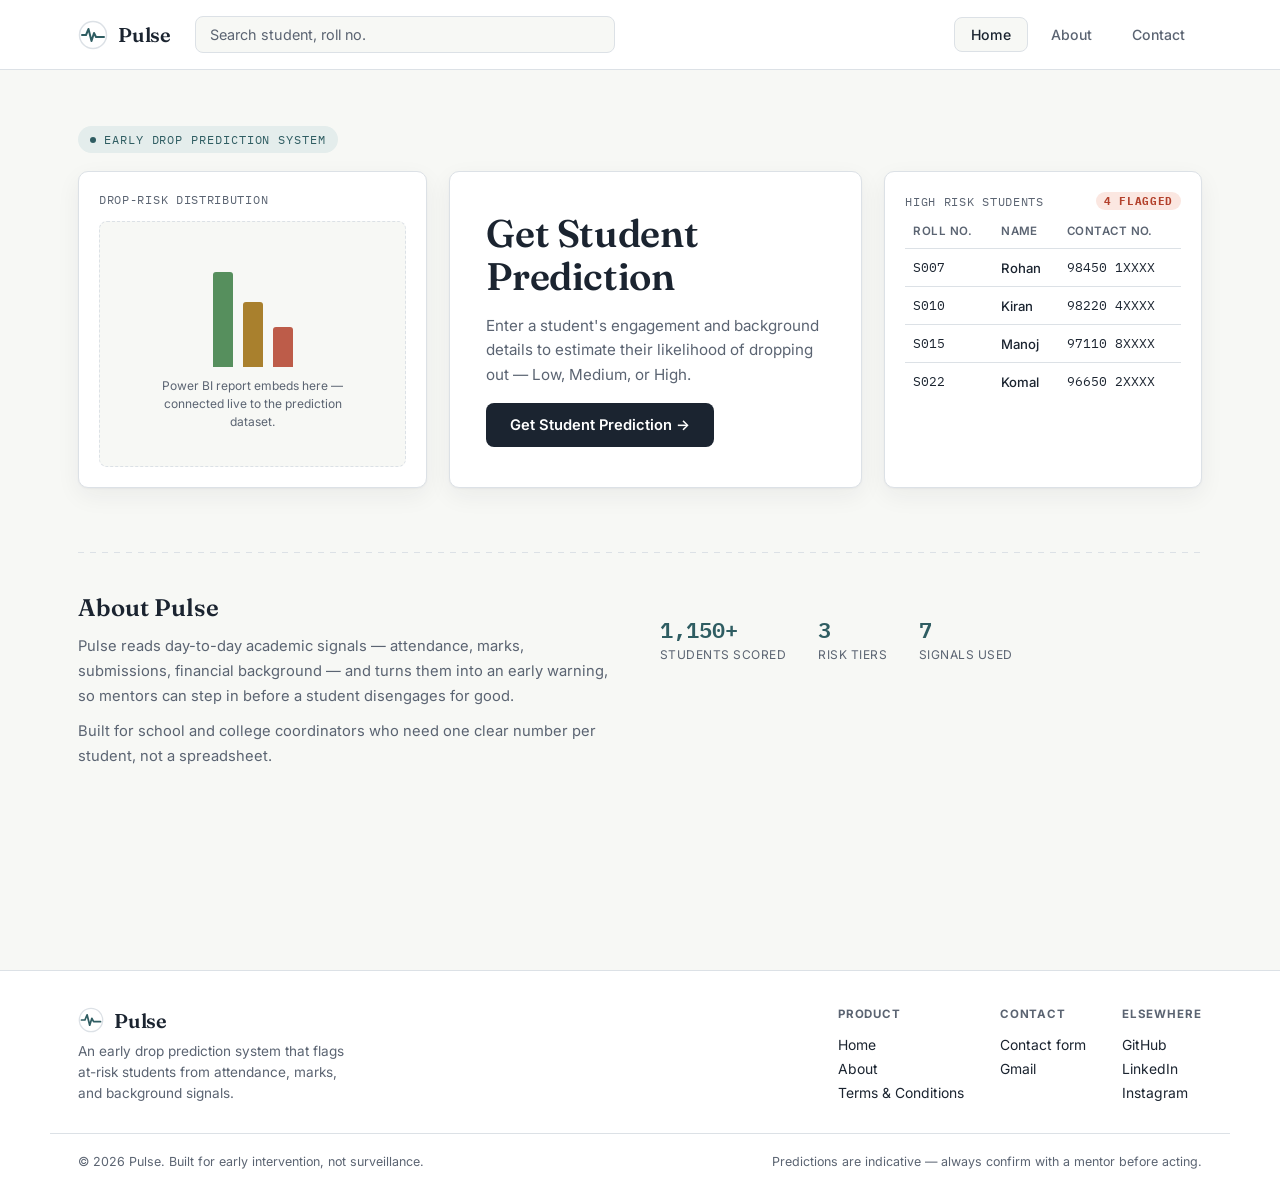
==== forntend/index.html @ 79051a85 "add frontend_" ====
<!DOCTYPE html>
<html lang="en">
<head>
<meta charset="UTF-8">
<meta name="viewport" content="width=device-width, initial-scale=1.0">
<title>Pulse | Early Drop Prediction System</title>
<link rel="preconnect" href="https://fonts.googleapis.com">
<link href="https://fonts.googleapis.com/css2?family=Fraunces:opsz,wght@9..144,500;9..144,600;9..144,700&family=Inter:wght@400;500;600;700&family=IBM+Plex+Mono:wght@400;500;600&display=swap" rel="stylesheet">
<link rel="stylesheet" href="style.css">
</head>
<body>

<!-- =========================================================
     HEADER (shared)
========================================================= -->
<header class="site">
  <div class="header-inner">
    <a href="#landing" class="logo" data-nav="landing" aria-label="Pulse home">
      <svg width="30" height="30" viewBox="0 0 30 30" fill="none" aria-hidden="true">
        <circle cx="15" cy="15" r="13.5" stroke="var(--line)" stroke-width="1.5"/>
        <path class="logo-mark-path" d="M4 15h4l2.5-6 3 12 2.5-8 2 4h8"/>
      </svg>
      Pulse
    </a>
    <div class="search">
      <input type="text" placeholder="Search student, roll no." aria-label="Search students">
    </div>
    <nav class="primary" aria-label="Primary">
      <a href="#landing" class="current" data-nav="landing">Home</a>
      <a href="#about" data-nav="about">About</a>
      <a href="#contact" data-nav="contact">Contact</a>
    </nav>
  </div>
</header>

<!-- =========================================================
     PAGE 1 — LANDING
========================================================= -->
<main id="page-landing" class="page active">

  <section class="hero-band">
    <div class="wrap">
      <span class="eyebrow"><span class="pulse-dot"></span> Early Drop Prediction System</span>

      <div class="grid-3">

        <!-- Chart card (Power BI slot) -->
        <div class="card chart-card">
          <span class="card-label">Drop-risk distribution</span>
          <div class="chart-placeholder">
            <div class="bars" aria-hidden="true">
              <span style="height:95px; background:var(--risk-low);"></span>
              <span style="height:65px; background:var(--risk-medium);"></span>
              <span style="height:40px; background:var(--risk-high);"></span>
            </div>
            <small>Power BI report embeds here — connected live to the prediction dataset.</small>
          </div>
        </div>

        <!-- CTA card -->
        <div class="card cta-card">
          <h1>Get Student<br>Prediction</h1>
          <p>Enter a student's engagement and background details to estimate their likelihood of dropping out — Low, Medium, or High.</p>
          <button class="btn btn-primary" data-nav="form" type="button">
            Get Student Prediction →
          </button>
        </div>

        <!-- High risk table card -->
        <div class="card table-card">
          <span class="card-label">High risk students <span class="count">4 flagged</span></span>
          <table class="risk-table">
            <thead>
              <tr><th>Roll no.</th><th>Name</th><th>Contact no.</th></tr>
            </thead>
            <tbody>
              <tr><td>S007</td><td class="name">Rohan</td><td>98450 1XXXX</td></tr>
              <tr><td>S010</td><td class="name">Kiran</td><td>98220 4XXXX</td></tr>
              <tr><td>S015</td><td class="name">Manoj</td><td>97110 8XXXX</td></tr>
              <tr><td>S022</td><td class="name">Komal</td><td>96650 2XXXX</td></tr>
            </tbody>
          </table>
        </div>

      </div>

      <div class="section-divider"></div>

      <div class="about-strip" id="about-anchor">
        <div class="wrap" style="padding:0;">
          <div>
            <h2>About Pulse</h2>
            <p>Pulse reads day-to-day academic signals — attendance, marks, submissions, financial background — and turns them into an early warning, so mentors can step in before a student disengages for good.</p>
            <p>Built for school and college coordinators who need one clear number per student, not a spreadsheet.</p>
          </div>
          <div>
            <div class="stat-row">
              <div><div class="num">1,150+</div><div class="lbl">Students scored</div></div>
              <div><div class="num">3</div><div class="lbl">Risk tiers</div></div>
              <div><div class="num">7</div><div class="lbl">Signals used</div></div>
            </div>
          </div>
        </div>
      </div>
    </div>
  </section>
</main>

<!-- =========================================================
     PAGE 2 — FORM
========================================================= -->
<main id="page-form" class="page">
  <div class="form-shell">
    <div class="form-card">
      <a href="#landing" class="back-link" data-nav="landing">← Home</a>
      <span class="kicker" style="margin-top:18px;">Fill student details</span>
      <h1>Input student data</h1>
      <p class="sub">These are the signals the model was trained on. Fields marked required are needed to generate a prediction.</p>

      <form id="predict-form" novalidate>
        <div class="field-grid">

          <div class="field">
            <label for="co_curricular">Co-curricular activities</label>
            <select id="co_curricular" required>
              <option value="" disabled selected>Select</option>
              <option value="Yes">Yes</option>
              <option value="No">No</option>
            </select>
          </div>

          <div class="field">
            <label for="marks">Marks</label>
            <div class="unit-input">
              <input id="marks" type="number" min="0" max="100" placeholder="0–100" required>
              <span>/ 100</span>
            </div>
          </div>

          <div class="field">
            <label for="assignment">Assignment submission</label>
            <select id="assignment" required>
              <option value="" disabled selected>Select</option>
              <option value="Yes">Yes — all submitted</option>
              <option value="Half">Half — partially submitted</option>
              <option value="No">No — not submitted</option>
            </select>
          </div>

          <div class="field">
            <label for="debtor">Debtor</label>
            <select id="debtor" required>
              <option value="" disabled selected>Select</option>
              <option value="No">No</option>
              <option value="Yes">Yes</option>
            </select>
            <span class="hint">Outstanding fee balance</span>
          </div>

          <div class="field">
            <label for="displaced">Displaced</label>
            <select id="displaced" required>
              <option value="" disabled selected>Select</option>
              <option value="No">No</option>
              <option value="Yes">Yes</option>
            </select>
            <span class="hint">Relocated from home region</span>
          </div>

          <div class="field">
            <label for="income">Household income</label>
            <div class="unit-input">
              <input id="income" type="number" min="0" step="1000" placeholder="e.g. 120000" required>
              <span>₹ / yr</span>
            </div>
          </div>

        </div>

        <div class="form-actions">
          <button class="btn btn-primary btn-block" type="submit">Predict</button>
        </div>
        <div class="error-msg" id="form-error">Please fill in every field before running a prediction.</div>
      </form>
    </div>
  </div>
</main>

<!-- =========================================================
     PAGE 3 — RESULT
========================================================= -->
<main id="page-result" class="page">
  <div class="result-shell">
    <div class="result-col">

      <div class="result-card">
        <span class="kicker">Result</span>
        <div id="risk-badge" class="risk-badge low">
          <span class="dot"></span>
          <span id="risk-label">Low risk</span>
        </div>
        <p class="result-desc" id="risk-desc">This student shows consistent engagement across the signals provided. No immediate intervention needed.</p>

        <div class="score-strip">
          <div class="metric"><div class="v" id="stat-marks">—</div><div class="l">Marks</div></div>
          <div class="metric"><div class="v" id="stat-assignment">—</div><div class="l">Assignments</div></div>
          <div class="metric"><div class="v" id="stat-income">—</div><div class="l">Income</div></div>
        </div>
      </div>

      <div class="solutions-card">
        <span class="kicker">Solutions</span>
        <h2>Recommended next steps</h2>
        <ul class="solutions-list" id="solutions-list">
          <!-- populated by JS -->
        </ul>
      </div>

      <div class="result-actions">
        <a href="#form" class="btn btn-ghost" data-nav="form">Run another</a>
        <a href="#landing" class="btn btn-primary" data-nav="landing">← Back to home</a>
      </div>
    </div>
  </div>
</main>

<!-- =========================================================
     PAGE 4 — ABOUT (Dedicated Page)
========================================================= -->
<main id="page-about" class="page">
  <div class="static-page">
    <div class="wrap">
      <a href="#landing" class="back-link" data-nav="landing">← Home</a>
      <span class="page-title-kicker" style="margin-top:12px; display:block; font-family:var(--font-mono); font-size:0.72rem; text-transform:uppercase; letter-spacing:0.08em; color:var(--accent);">Overview</span>
      <h1 class="page-title" style="font-family:var(--font-display); font-size:2.4rem; font-weight:600; margin:4px 0 16px;">About Pulse</h1>
      <p class="page-lead" style="font-size:1.05rem; color:var(--ink-soft); max-width:60ch; line-height:1.7; margin-bottom:40px;">Pulse reads day-to-day academic signals — attendance, marks, submissions, financial background — and turns them into an early warning system for educational institutions.</p>
      
      <div class="about-grid" style="display:grid; grid-template-columns:repeat(auto-fit, minmax(280px, 1fr)); gap:24px; margin-bottom:48px;">
        <div class="card about-block" style="padding:28px;">
          <h3 style="font-family:var(--font-display); font-size:1.2rem; margin-top:0;">Early Intervention</h3>
          <p style="color:var(--ink-soft); font-size:0.9rem; line-height:1.6;">Designed to help mentors step in weeks before a student disengages permanently, reducing institutional drop-out rates proactively.</p>
        </div>
        <div class="card about-block" style="padding:28px;">
          <h3 style="font-family:var(--font-display); font-size:1.2rem; margin-top:0;">Data-Driven Metrics</h3>
          <p style="color:var(--ink-soft); font-size:0.9rem; line-height:1.6;">Focuses on core indicators such as academic performance, submission compliance, household background, and financial status.</p>
        </div>
        <div class="card about-block" style="padding:28px;">
          <h3 style="font-family:var(--font-display); font-size:1.2rem; margin-top:0;">Privacy First</h3>
          <p style="color:var(--ink-soft); font-size:0.9rem; line-height:1.6;">Built strictly for early support and counselling workflows rather than continuous surveillance or punitive tracking.</p>
        </div>
      </div>
    </div>
  </div>
</main>

<!-- =========================================================
     PAGE 5 — CONTACT (Dedicated Page)
========================================================= -->
<main id="page-contact" class="page">
  <div class="static-page">
    <div class="wrap">
      <a href="#landing" class="back-link" data-nav="landing">← Home</a>
      <span class="page-title-kicker" style="margin-top:12px; display:block; font-family:var(--font-mono); font-size:0.72rem; text-transform:uppercase; letter-spacing:0.08em; color:var(--accent);">Get in touch</span>
      <h1 class="page-title" style="font-family:var(--font-display); font-size:2.4rem; font-weight:600; margin:4px 0 16px;">Contact Support</h1>
      <p class="page-lead" style="font-size:1.05rem; color:var(--ink-soft); max-width:60ch; line-height:1.7; margin-bottom:40px;">Have questions about integrating Pulse into your campus or need assistance with custom model configurations? Send us a message.</p>

      <div class="contact-layout" style="display:grid; grid-template-columns: 1.2fr 0.8fr; gap:32px; align-items:start; margin-bottom:48px;">
        <div class="card contact-form-card" style="padding:36px;">
          <form id="contact-form" novalidate>
            <div class="field-grid" style="grid-template-columns:1fr; gap:16px; margin-bottom:20px;">
              <div class="field">
                <label for="contact-name">Your Name</label>
                <input type="text" id="contact-name" placeholder="John Doe" required>
              </div>
              <div class="field">
                <label for="contact-email">Email Address</label>
                <input type="email" id="contact-email" placeholder="john@institution.edu" required>
              </div>
              <div class="field">
                <label for="contact-message">Message</label>
                <textarea id="contact-message" rows="4" placeholder="How can we help you?" style="font-family:var(--font-body); font-size:0.9rem; padding:10px 12px; border:1px solid var(--line); border-radius:8px; background:var(--bg); color:var(--ink);" required></textarea>
              </div>
            </div>
            <button class="btn btn-primary" type="submit">Send Message</button>
            <div class="success-msg" id="contact-success" style="display:none; color:var(--risk-low); font-size:0.85rem; margin-top:12px; background:var(--risk-low-bg); padding:10px 14px; border-radius:8px;">Thank you! Your message has been sent successfully.</div>
          </form>
        </div>

        <div class="card contact-info-card" style="padding:36px;">
          <h3 style="font-family:var(--font-display); font-size:1.2rem; margin-top:0;">Direct Inquiries</h3>
          <p style="color:var(--ink-soft); font-size:0.9rem; line-height:1.6; margin-bottom:20px;">You can also reach our core team directly via email or check our code repositories online.</p>
          <div style="display:flex; flex-direction:column; gap:10px; font-size:0.9rem;">
            <a href="mailto:hello@pulse-predict.app" style="color:var(--accent); text-decoration:none; font-weight:600;">hello@pulse-predict.app</a>
            <a href="https://github.com" target="_blank" rel="noopener" style="color:var(--ink); text-decoration:none;">GitHub Repository</a>
          </div>
        </div>
      </div>
    </div>
  </div>
</main>

<!-- =========================================================
     FOOTER (shared)
========================================================= -->
<footer class="site">
  <div class="wrap">
    <div class="footer-inner">
      <div class="footer-brand">
        <a href="#landing" class="logo" data-nav="landing">
          <svg width="26" height="26" viewBox="0 0 30 30" fill="none" aria-hidden="true">
            <circle cx="15" cy="15" r="13.5" stroke="var(--line)" stroke-width="1.5"/>
            <path class="logo-mark-path" d="M4 15h4l2.5-6 3 12 2.5-8 2 4h8"/>
          </svg>
          Pulse
        </a>
        <p>An early drop prediction system that flags at-risk students from attendance, marks, and background signals.</p>
      </div>
      <div class="footer-links">
        <div class="footer-col">
          <h4>Product</h4>
          <a href="#landing" data-nav="landing">Home</a>
          <a href="#about" data-nav="about">About</a>
          <a href="#" id="footer-terms">Terms &amp; Conditions</a>
        </div>
        <div class="footer-col">
          <h4>Contact</h4>
          <a href="#contact" data-nav="contact">Contact form</a>
          <a href="mailto:hello@pulse-predict.app">Gmail</a>
        </div>
        <div class="footer-col">
          <h4>Elsewhere</h4>
          <a href="https://github.com" target="_blank" rel="noopener">GitHub</a>
          <a href="https://linkedin.com" target="_blank" rel="noopener">LinkedIn</a>
          <a href="https://instagram.com" target="_blank" rel="noopener">Instagram</a>
        </div>
      </div>
    </div>
  </div>
  <div class="footer-bottom">
    <span>© 2026 Pulse. Built for early intervention, not surveillance.</span>
    <span>Predictions are indicative — always confirm with a mentor before acting.</span>
  </div>
</footer>

<script src="script.js"></script>

</body>
</html>
---- forntend/style.css ----
:root{
    --bg:#F7F8F5;
    --surface:#FFFFFF;
    --ink:#1B2430;
    --ink-soft:#5B6472;
    --line:#DCE1E6;
    --accent:#2F5D62;
    --accent-soft:#E4EDEC;
    --risk-low:#3A7D44;
    --risk-low-bg:#E7F1E6;
    --risk-medium:#9C6B0B;
    --risk-medium-bg:#FBF0DA;
    --risk-high:#B3412C;
    --risk-high-bg:#FBE7E1;
    --radius:10px;
    --shadow:0 1px 2px rgba(27,36,48,0.04),0 8px 24px rgba(27,36,48,0.06);
    --font-display:'Fraunces', serif;
    --font-body:'Inter', system-ui, sans-serif;
    --font-mono:'IBM Plex Mono', monospace;
  }

  *{box-sizing:border-box;}
  html{scroll-behavior:smooth;}
  body{
    margin:0;
    background:var(--bg);
    color:var(--ink);
    font-family:var(--font-body);
    -webkit-font-smoothing:antialiased;
  }
  @media (prefers-reduced-motion: reduce){
    *{animation-duration:0.01ms !important; animation-iteration-count:1 !important; transition-duration:0.01ms !important; scroll-behavior:auto !important;}
  }

  a{color:inherit;}
  :focus-visible{outline:2px solid var(--accent); outline-offset:2px;}

  /* ---------- Layout shells ---------- */
  .page{display:none; min-height:100vh; flex-direction:column;}
  .page.active{display:flex;}

  .wrap{width:100%; max-width:1180px; margin:0 auto; padding:0 28px;}

  /* ---------- Header ---------- */
  header.site{
    border-bottom:1px solid var(--line);
    background:var(--surface);
    position:sticky; top:0; z-index:20;
  }
  .header-inner{
    display:flex; align-items:center; gap:24px;
    padding:16px 28px;
    max-width:1180px; margin:0 auto;
  }
  .logo{
    display:flex; align-items:center; gap:10px;
    font-family:var(--font-display); font-weight:600; font-size:1.25rem;
    letter-spacing:-0.01em;
    text-decoration:none; color:var(--ink);
    flex-shrink:0;
  }
  .logo svg{display:block;}
  .logo-mark-path{
    stroke:var(--accent); stroke-width:2; fill:none;
    stroke-linecap:round; stroke-linejoin:round;
  }

  .search{
    flex:1 1 320px;
    max-width:420px;
    position:relative;
  }
  .search input{
    width:100%;
    padding:9px 14px;
    border:1px solid var(--line);
    border-radius:8px;
    font-family:var(--font-body);
    font-size:0.9rem;
    background:var(--bg);
    color:var(--ink);
  }
  .search input::placeholder{color:var(--ink-soft);}
  .search input:focus{border-color:var(--accent); background:var(--surface);}

  nav.primary{
    display:flex; gap:6px;
    margin-left:auto;
  }
  nav.primary a{
    text-decoration:none;
    font-size:0.88rem; font-weight:500;
    color:var(--ink-soft);
    padding:8px 16px;
    border:1px solid transparent;
    border-radius:8px;
    transition:border-color .15s ease, color .15s ease;
  }
  nav.primary a:hover{color:var(--ink); border-color:var(--line);}
  nav.primary a.current{color:var(--ink); border-color:var(--line); background:var(--bg);}

  /* back link used on inner pages */
  .back-link{
    display:inline-flex; align-items:center; gap:6px;
    text-decoration:none;
    font-size:0.85rem; font-weight:500;
    color:var(--accent);
    padding:8px 4px;
  }
  .back-link:hover{text-decoration:underline;}

  /* ---------- Footer ---------- */
  footer.site{
    margin-top:auto;
    border-top:1px solid var(--line);
    background:var(--surface);
    padding:36px 0 28px;
  }
  .footer-inner{
    display:flex; flex-wrap:wrap; justify-content:space-between; gap:28px;
  }
  .footer-brand{max-width:280px;}
  .footer-brand .logo{margin-bottom:8px;}
  .footer-brand p{
    color:var(--ink-soft); font-size:0.85rem; line-height:1.55; margin:0;
  }
  .footer-links{
    display:flex; flex-wrap:wrap; gap:36px;
  }
  .footer-col h4{
    font-size:0.72rem; font-weight:700; letter-spacing:0.08em; text-transform:uppercase;
    color:var(--ink-soft); margin:0 0 12px;
  }
  .footer-col a{
    display:block; text-decoration:none; color:var(--ink);
    font-size:0.87rem; padding:4px 0;
  }
  .footer-col a:hover{color:var(--accent);}
  .footer-bottom{
    max-width:1180px; margin:28px auto 0; padding:20px 28px 0; border-top:1px solid var(--line);
    display:flex; flex-wrap:wrap; gap:12px; justify-content:space-between;
    color:var(--ink-soft); font-size:0.78rem;
  }

  /* =========================================================
     PAGE 1 — LANDING
  ========================================================= */
  .hero-band{
    padding:56px 0 20px;
  }
  .eyebrow{
    display:inline-flex; align-items:center; gap:8px;
    font-family:var(--font-mono); font-size:0.72rem; letter-spacing:0.08em; text-transform:uppercase;
    color:var(--accent);
    background:var(--accent-soft);
    padding:6px 12px; border-radius:999px;
    margin-bottom:18px;
  }
  .eyebrow .pulse-dot{
    width:6px; height:6px; border-radius:50%; background:var(--accent);
    animation:pulse 1.8s ease-in-out infinite;
  }
  @keyframes pulse{
    0%,100%{opacity:1; transform:scale(1);}
    50%{opacity:0.4; transform:scale(1.4);}
  }

  .grid-3{
    display:grid;
    grid-template-columns: 1.1fr 1.3fr 1fr;
    gap:22px;
    align-items:stretch;
    padding-bottom:64px;
  }
  @media (max-width:960px){
    .grid-3{grid-template-columns:1fr;}
  }

  .card{
    background:var(--surface);
    border:1px solid var(--line);
    border-radius:var(--radius);
    box-shadow:var(--shadow);
  }

  /* chart card */
  .chart-card{padding:20px; display:flex; flex-direction:column;}
  .chart-card .card-label{
    font-family:var(--font-mono); font-size:0.72rem; text-transform:uppercase; letter-spacing:0.06em;
    color:var(--ink-soft); margin-bottom:14px;
  }
  .chart-placeholder{
    flex:1;
    border:1px dashed var(--line);
    border-radius:8px;
    display:flex; flex-direction:column; align-items:center; justify-content:center;
    gap:10px;
    min-height:220px;
    background:
      linear-gradient(var(--bg) 0 0);
    position:relative;
    overflow:hidden;
  }
  .chart-placeholder .bars{
    display:flex; align-items:flex-end; gap:10px; height:110px;
  }
  .chart-placeholder .bars span{
    width:20px; border-radius:3px 3px 0 0;
    background:var(--accent); opacity:0.85;
  }
  .chart-placeholder small{
    color:var(--ink-soft); font-size:0.75rem; text-align:center; max-width:220px; line-height:1.5;
  }

  /* CTA card */
  .cta-card{
    padding:40px 36px;
    display:flex; flex-direction:column; justify-content:center; align-items:flex-start; gap:16px;
    text-align:left;
  }
  .cta-card h1{
    font-family:var(--font-display);
    font-size:clamp(1.8rem, 3vw, 2.5rem);
    font-weight:600;
    line-height:1.12;
    margin:0;
    letter-spacing:-0.01em;
  }
  .cta-card p{
    color:var(--ink-soft); font-size:0.95rem; line-height:1.6; margin:0; max-width:38ch;
  }
  .btn{
    appearance:none; border:none; cursor:pointer;
    font-family:var(--font-body); font-weight:600; font-size:0.92rem;
    padding:13px 24px; border-radius:8px;
    display:inline-flex; align-items:center; gap:8px;
    transition:transform .12s ease, box-shadow .12s ease, background .15s ease;
  }
  .btn-primary{
    background:var(--ink); color:#fff;
  }
  .btn-primary:hover{background:var(--accent); transform:translateY(-1px);}
  .btn-ghost{
    background:transparent; color:var(--ink); border:1px solid var(--line);
  }
  .btn-ghost:hover{border-color:var(--accent); color:var(--accent);}
  .btn-block{width:100%; justify-content:center;}

  /* risk table card */
  .table-card{padding:20px; display:flex; flex-direction:column;}
  .table-card .card-label{
    display:flex; align-items:center; justify-content:space-between;
    font-family:var(--font-mono); font-size:0.72rem; text-transform:uppercase; letter-spacing:0.06em;
    color:var(--ink-soft); margin-bottom:14px;
  }
  .table-card .card-label .count{
    background:var(--risk-high-bg); color:var(--risk-high);
    font-weight:700; padding:2px 8px; border-radius:999px; font-size:0.7rem;
  }
  table.risk-table{
    width:100%; border-collapse:collapse; font-size:0.85rem;
  }
  table.risk-table th{
    text-align:left; font-weight:600; color:var(--ink-soft);
    font-size:0.72rem; text-transform:uppercase; letter-spacing:0.04em;
    padding:0 8px 10px; border-bottom:1px solid var(--line);
  }
  table.risk-table td{
    padding:10px 8px; border-bottom:1px solid var(--line);
    font-family:var(--font-mono); font-size:0.82rem;
  }
  table.risk-table tr:last-child td{border-bottom:none;}
  table.risk-table td.name{font-family:var(--font-body); font-weight:500;}
  .risk-pill{
    display:inline-block; padding:2px 9px; border-radius:999px;
    font-size:0.7rem; font-weight:700; font-family:var(--font-body);
  }
  .risk-pill.high{background:var(--risk-high-bg); color:var(--risk-high);}

  .section-divider{
    height:1px; background:
      repeating-linear-gradient(90deg, var(--line) 0 6px, transparent 6px 12px);
    margin:0 0 40px;
  }

  .about-strip{padding-bottom:60px;}
  .about-strip .wrap{
    display:grid; grid-template-columns: 1fr 1fr; gap:40px;
  }
  @media (max-width:800px){.about-strip .wrap{grid-template-columns:1fr;}}
  .about-strip h2{
    font-family:var(--font-display); font-weight:600; font-size:1.5rem; margin:0 0 12px;
  }
  .about-strip p{color:var(--ink-soft); line-height:1.7; font-size:0.92rem; margin:0 0 10px;}
  .stat-row{display:flex; gap:32px; margin-top:18px;}
  .stat-row div{}
  .stat-row .num{font-family:var(--font-mono); font-size:1.4rem; font-weight:600; color:var(--accent);}
  .stat-row .lbl{font-size:0.75rem; color:var(--ink-soft); text-transform:uppercase; letter-spacing:0.04em;}

  /* =========================================================
     PAGE 2 — FORM
  ========================================================= */
  .form-shell{
    flex:1;
    display:flex; align-items:flex-start; justify-content:center;
    padding:56px 28px 72px;
  }
  .form-card{
    width:100%; max-width:620px;
    background:var(--surface);
    border:1px solid var(--line);
    border-radius:var(--radius);
    box-shadow:var(--shadow);
    padding:40px;
  }
  .form-card .kicker{
    font-family:var(--font-mono); font-size:0.72rem; text-transform:uppercase; letter-spacing:0.08em;
    color:var(--accent); margin-bottom:8px; display:block;
  }
  .form-card h1{
    font-family:var(--font-display); font-weight:600; font-size:1.8rem; margin:0 0 8px; letter-spacing:-0.01em;
  }
  .form-card > p.sub{color:var(--ink-soft); font-size:0.9rem; margin:0 0 30px; line-height:1.6;}

  .field-grid{display:grid; grid-template-columns:1fr 1fr; gap:20px; margin-bottom:28px;}
  @media (max-width:560px){.field-grid{grid-template-columns:1fr;}}
  .field{display:flex; flex-direction:column; gap:6px;}
  .field.full{grid-column:1 / -1;}
  .field label{font-size:0.82rem; font-weight:600; color:var(--ink);}
  .field .hint{font-size:0.74rem; color:var(--ink-soft); margin-top:-2px;}
  .field select, .field input{
    font-family:var(--font-body); font-size:0.9rem;
    padding:10px 12px; border:1px solid var(--line); border-radius:8px;
    background:var(--bg); color:var(--ink);
  }
  .field select:focus, .field input:focus{border-color:var(--accent); background:var(--surface);}
  .field .unit-input{position:relative;}
  .field .unit-input input{width:100%; padding-right:52px;}
  .field .unit-input span{
    position:absolute; right:12px; top:50%; transform:translateY(-50%);
    font-family:var(--font-mono); font-size:0.75rem; color:var(--ink-soft);
  }

  .form-actions{display:flex; gap:12px; align-items:center;}
  .error-msg{
    display:none; color:var(--risk-high); font-size:0.8rem; margin-top:14px;
    background:var(--risk-high-bg); padding:10px 14px; border-radius:8px;
  }
  .error-msg.show{display:block;}

  /* =========================================================
     PAGE 3 — RESULT
  ========================================================= */
  .result-shell{
    flex:1; display:flex; align-items:flex-start; justify-content:center;
    padding:56px 28px 72px;
  }
  .result-col{width:100%; max-width:640px; display:flex; flex-direction:column; gap:22px;}

  .result-card{
    background:var(--surface); border:1px solid var(--line); border-radius:var(--radius);
    box-shadow:var(--shadow); padding:36px 40px;
    text-align:center;
  }
  .result-card .kicker{
    font-family:var(--font-mono); font-size:0.72rem; text-transform:uppercase; letter-spacing:0.08em;
    color:var(--ink-soft); margin-bottom:16px; display:block;
  }
  .risk-badge{
    display:inline-flex; align-items:center; gap:10px;
    padding:12px 26px; border-radius:999px;
    font-family:var(--font-display); font-weight:600; font-size:1.5rem;
    margin-bottom:14px;
  }
  .risk-badge.low{background:var(--risk-low-bg); color:var(--risk-low);}
  .risk-badge.medium{background:var(--risk-medium-bg); color:var(--risk-medium);}
  .risk-badge.high{background:var(--risk-high-bg); color:var(--risk-high);}
  .risk-badge .dot{width:9px; height:9px; border-radius:50%; background:currentColor;}
  .result-card .result-desc{color:var(--ink-soft); font-size:0.92rem; max-width:44ch; margin:0 auto; line-height:1.6;}

  .score-strip{
    display:flex; justify-content:center; gap:26px; margin-top:22px; flex-wrap:wrap;
  }
  .score-strip .metric{text-align:center;}
  .score-strip .metric .v{font-family:var(--font-mono); font-weight:600; font-size:1.05rem;}
  .score-strip .metric .l{font-size:0.7rem; color:var(--ink-soft); text-transform:uppercase; letter-spacing:0.04em;}

  .solutions-card{
    background:var(--surface); border:1px solid var(--line); border-radius:var(--radius);
    box-shadow:var(--shadow); padding:32px 36px;
  }
  .solutions-card .kicker{
    font-family:var(--font-mono); font-size:0.72rem; text-transform:uppercase; letter-spacing:0.08em;
    color:var(--accent); margin-bottom:14px; display:block;
  }
  .solutions-card h2{font-family:var(--font-display); font-weight:600; font-size:1.3rem; margin:0 0 18px;}
  .solutions-list{list-style:none; margin:0; padding:0; display:flex; flex-direction:column; gap:14px;}
  .solutions-list li{
    display:flex; gap:12px; align-items:flex-start;
    font-size:0.88rem; color:var(--ink); line-height:1.55;
  }
  .solutions-list li .num{
    font-family:var(--font-mono); font-size:0.75rem; font-weight:600;
    color:var(--accent); background:var(--accent-soft);
    width:22px; height:22px; border-radius:50%;
    display:flex; align-items:center; justify-content:center; flex-shrink:0; margin-top:1px;
  }

  .result-actions{display:flex; gap:12px; justify-content:center; padding-top:4px;}

  /* =========================================================
     PAGES 4 & 5 — STATIC PAGES (About & Contact)
  ========================================================= */
  .static-page{
    flex:1; display:flex; flex-direction:column;
    padding:40px 0 72px;
  }
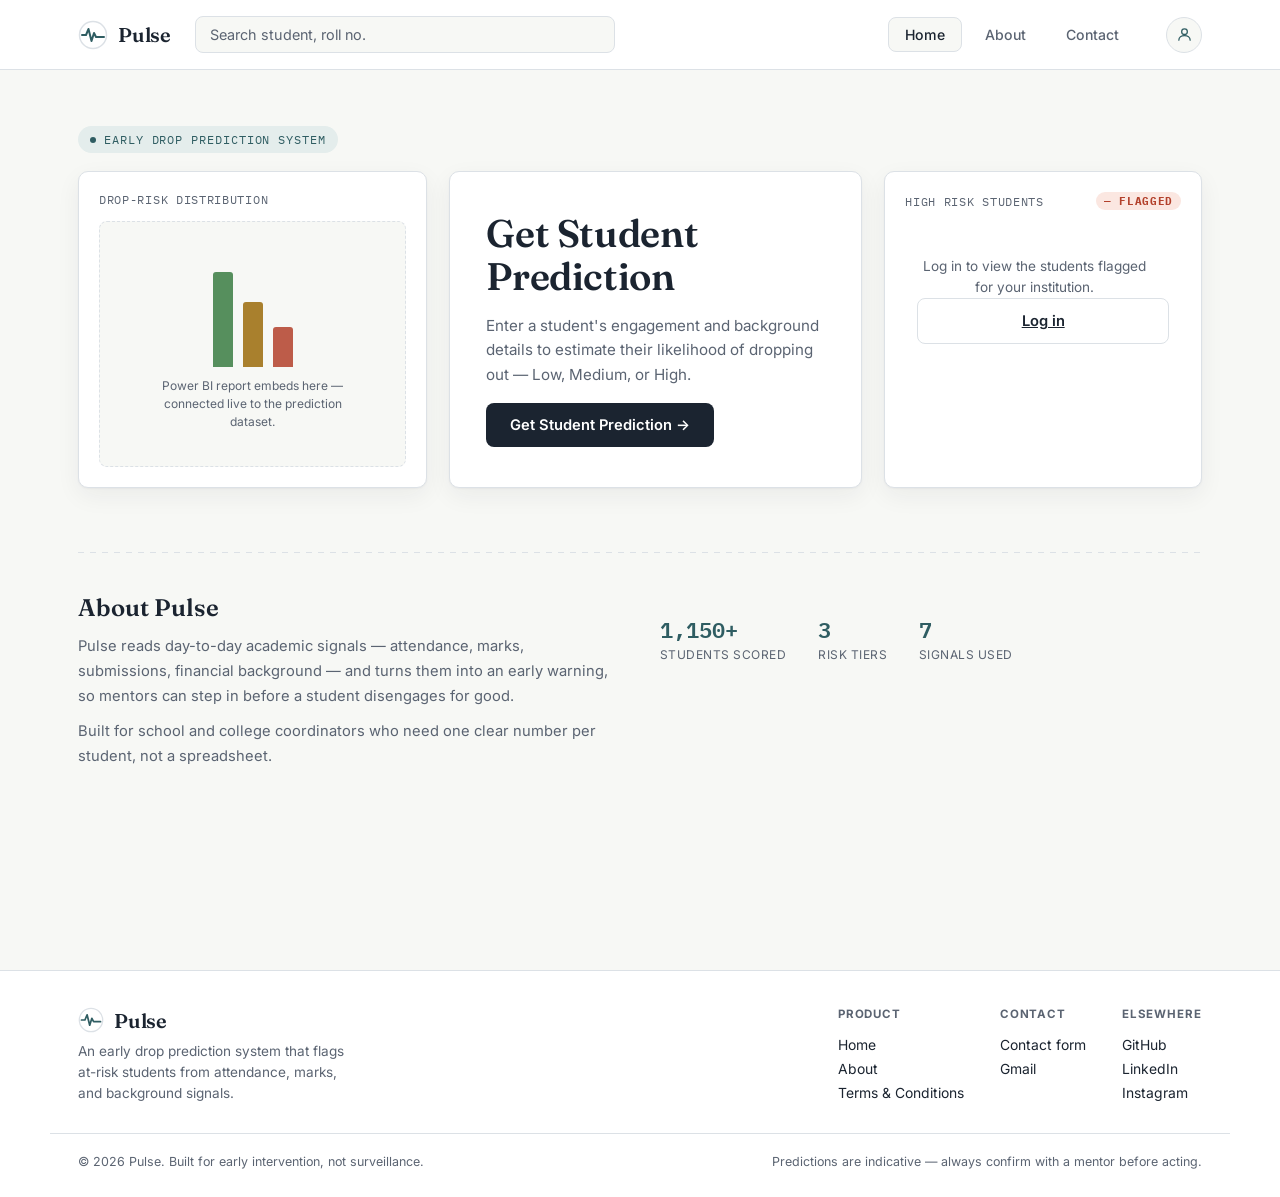
==== commit efd5a1b3: "add profile" ====
--- a/forntend/index.html
+++ b/forntend/index.html
@@ -30,6 +30,29 @@
       <a href="#about" data-nav="about">About</a>
       <a href="#contact" data-nav="contact">Contact</a>
     </nav>
+    <div class="profile-menu">
+      <button type="button" class="profile-btn" id="profile-btn" aria-haspopup="true" aria-expanded="false" aria-label="Account">
+        <span class="avatar" id="profile-avatar">
+          <svg width="17" height="17" viewBox="0 0 24 24" fill="none" aria-hidden="true">
+            <circle cx="12" cy="8" r="4" stroke="currentColor" stroke-width="1.8"/>
+            <path d="M4 20c0-4 3.6-6.5 8-6.5s8 2.5 8 6.5" stroke="currentColor" stroke-width="1.8" stroke-linecap="round"/>
+          </svg>
+        </span>
+      </button>
+      <div class="profile-dropdown" id="profile-dropdown">
+        <div id="profile-guest">
+          <a href="#login" data-nav="login" class="dropdown-item">Log in</a>
+          <a href="#register" data-nav="register" class="dropdown-item">Register</a>
+        </div>
+        <div id="profile-user" style="display:none;">
+          <div class="dropdown-user">
+            <span class="name" id="profile-name">—</span>
+            <span class="email" id="profile-email"></span>
+          </div>
+          <button type="button" class="dropdown-item" id="logout-btn">Log out</button>
+        </div>
+      </div>
+    </div>
   </div>
 </header>
 
@@ -66,18 +89,21 @@
           </button>
         </div>
 
-        <!-- High risk table card -->
+        <!-- High risk table card (scoped to the logged-in admin's own students) -->
         <div class="card table-card">
-          <span class="card-label">High risk students <span class="count">4 flagged</span></span>
-          <table class="risk-table">
+          <span class="card-label">High risk students <span class="count" id="high-risk-count">— flagged</span></span>
+
+          <div class="locked-msg" id="high-risk-locked">
+            <p>Log in to view the students flagged for your institution.</p>
+            <a href="#login" class="btn btn-ghost btn-block" data-nav="login">Log in</a>
+          </div>
+
+          <table class="risk-table" id="high-risk-table" style="display:none;">
             <thead>
               <tr><th>Roll no.</th><th>Name</th><th>Contact no.</th></tr>
             </thead>
-            <tbody>
-              <tr><td>S007</td><td class="name">Rohan</td><td>98450 1XXXX</td></tr>
-              <tr><td>S010</td><td class="name">Kiran</td><td>98220 4XXXX</td></tr>
-              <tr><td>S015</td><td class="name">Manoj</td><td>97110 8XXXX</td></tr>
-              <tr><td>S022</td><td class="name">Komal</td><td>96650 2XXXX</td></tr>
+            <tbody id="high-risk-body">
+              <!-- populated from /api/students/high-risk after login -->
             </tbody>
           </table>
         </div>
@@ -300,6 +326,80 @@
 </main>
 
 <!-- =========================================================
+     PAGE 6 — LOGIN
+========================================================= -->
+<main id="page-login" class="page">
+  <div class="form-shell">
+    <div class="form-card" style="max-width:440px;">
+      <a href="#landing" class="back-link" data-nav="landing">← Home</a>
+      <span class="kicker" style="margin-top:18px;">Admin sign in</span>
+      <h1>Log in</h1>
+      <p class="sub">Access your institution's dashboard and flagged students.</p>
+
+      <form id="login-form" novalidate>
+        <div class="field-grid" style="grid-template-columns:1fr;">
+          <div class="field">
+            <label for="login-email">Email</label>
+            <input id="login-email" type="email" placeholder="you@institution.edu" required>
+          </div>
+          <div class="field">
+            <label for="login-password">Password</label>
+            <input id="login-password" type="password" placeholder="••••••••" required>
+          </div>
+        </div>
+        <div class="form-actions">
+          <button class="btn btn-primary btn-block" type="submit">Log in</button>
+        </div>
+        <div class="error-msg" id="login-error">Check your email and password and try again.</div>
+      </form>
+
+      <p class="auth-switch">Don't have an account? <a href="#register" data-nav="register">Register</a></p>
+    </div>
+  </div>
+</main>
+
+<!-- =========================================================
+     PAGE 7 — REGISTER
+========================================================= -->
+<main id="page-register" class="page">
+  <div class="form-shell">
+    <div class="form-card" style="max-width:440px;">
+      <a href="#landing" class="back-link" data-nav="landing">← Home</a>
+      <span class="kicker" style="margin-top:18px;">Create admin account</span>
+      <h1>Register</h1>
+      <p class="sub">Each admin only sees the students tied to their own institution.</p>
+
+      <form id="register-form" novalidate>
+        <div class="field-grid" style="grid-template-columns:1fr;">
+          <div class="field">
+            <label for="register-name">Full name</label>
+            <input id="register-name" type="text" placeholder="Your name" required>
+          </div>
+          <div class="field">
+            <label for="register-institution">Institution</label>
+            <input id="register-institution" type="text" placeholder="Your school or college" required>
+          </div>
+          <div class="field">
+            <label for="register-email">Email</label>
+            <input id="register-email" type="email" placeholder="you@institution.edu" required>
+          </div>
+          <div class="field">
+            <label for="register-password">Password</label>
+            <input id="register-password" type="password" placeholder="Min. 8 characters" required>
+          </div>
+        </div>
+        <div class="form-actions">
+          <button class="btn btn-primary btn-block" type="submit">Create account</button>
+        </div>
+        <div class="error-msg" id="register-error">Please fill in every field (password min. 8 characters).</div>
+      </form>
+
+      <p class="auth-switch">Already have an account? <a href="#login" data-nav="login">Log in</a></p>
+    </div>
+  </div>
+</main>
+
+<!-- =========================================================
      FOOTER (shared)
 ========================================================= -->
 <footer class="site">
--- a/forntend/style.css
+++ b/forntend/style.css
@@ -414,4 +414,76 @@
   .static-page{
     flex:1; display:flex; flex-direction:column;
     padding:40px 0 72px;
-  }+  }
+  /* =========================================================
+     PROFILE MENU (header, top right)
+  ========================================================= */
+  .profile-menu{
+    position:relative;
+    margin-left:6px;
+    flex-shrink:0;
+  }
+  .profile-btn{
+    appearance:none; cursor:pointer;
+    width:36px; height:36px; border-radius:50%;
+    border:1px solid var(--line);
+    background:var(--bg);
+    display:flex; align-items:center; justify-content:center;
+    color:var(--ink-soft);
+    padding:0;
+    transition:border-color .15s ease, color .15s ease;
+  }
+  .profile-btn:hover{border-color:var(--accent); color:var(--accent);}
+  .profile-btn .avatar{
+    display:flex; align-items:center; justify-content:center;
+    width:100%; height:100%;
+    font-family:var(--font-body); font-weight:700; font-size:0.85rem;
+    color:var(--accent);
+  }
+  .profile-dropdown{
+    display:none;
+    position:absolute; right:0; top:calc(100% + 10px);
+    min-width:200px;
+    background:var(--surface);
+    border:1px solid var(--line);
+    border-radius:10px;
+    box-shadow:var(--shadow);
+    padding:8px;
+    z-index:30;
+  }
+  .profile-dropdown.open{display:block;}
+  .dropdown-item{
+    display:block; width:100%;
+    text-align:left;
+    appearance:none; border:none; background:none; cursor:pointer;
+    font-family:var(--font-body); font-size:0.87rem; color:var(--ink);
+    text-decoration:none;
+    padding:9px 10px; border-radius:6px;
+  }
+  .dropdown-item:hover{background:var(--bg);}
+  .dropdown-user{
+    padding:8px 10px 10px;
+    border-bottom:1px solid var(--line);
+    margin-bottom:6px;
+  }
+  .dropdown-user .name{display:block; font-size:0.88rem; font-weight:600; color:var(--ink);}
+  .dropdown-user .email{display:block; font-size:0.76rem; color:var(--ink-soft); margin-top:2px;}
+
+  /* Locked (logged-out) state for the high-risk table */
+  .locked-msg{
+    display:flex; flex-direction:column; align-items:center; justify-content:center; gap:14px;
+    text-align:center;
+    padding:32px 12px;
+    min-height:220px;
+  }
+  .locked-msg p{
+    color:var(--ink-soft); font-size:0.85rem; line-height:1.55; margin:0; max-width:26ch;
+  }
+
+  /* Auth pages (login / register) */
+  .auth-switch{
+    text-align:center; font-size:0.85rem; color:var(--ink-soft);
+    margin:22px 0 0;
+  }
+  .auth-switch a{color:var(--accent); font-weight:600; text-decoration:none;}
+  .auth-switch a:hover{text-decoration:underline;}
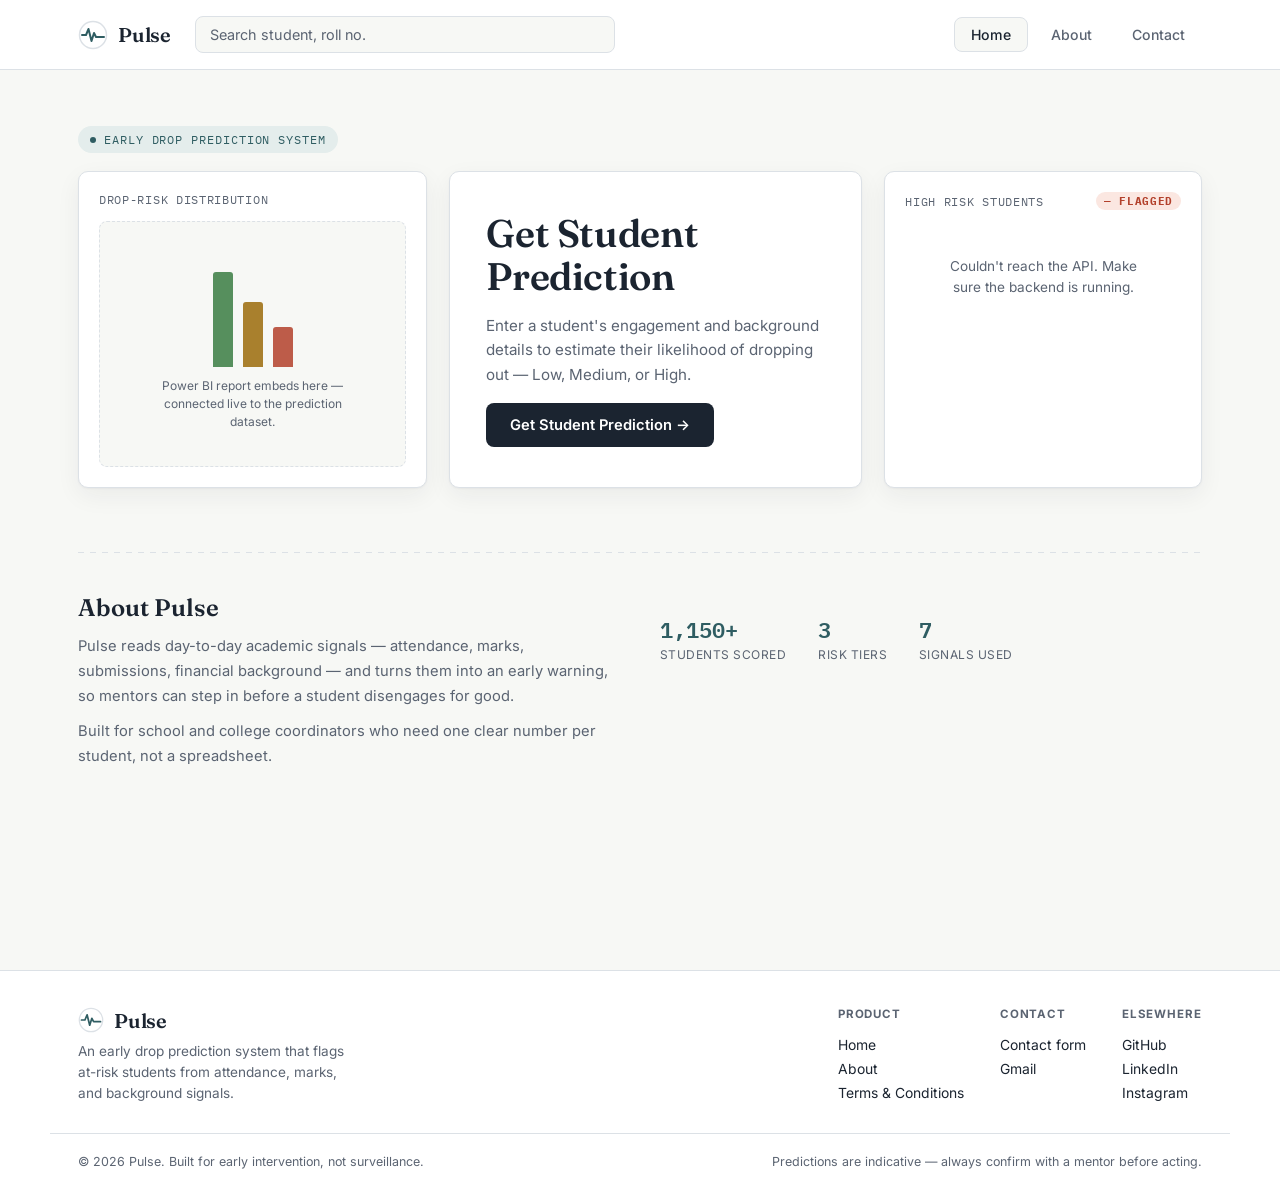
==== commit 1c8b6a2c: "fixing frontend" ====
--- a/forntend/index.html
+++ b/forntend/index.html
@@ -30,29 +30,6 @@
       <a href="#about" data-nav="about">About</a>
       <a href="#contact" data-nav="contact">Contact</a>
     </nav>
-    <div class="profile-menu">
-      <button type="button" class="profile-btn" id="profile-btn" aria-haspopup="true" aria-expanded="false" aria-label="Account">
-        <span class="avatar" id="profile-avatar">
-          <svg width="17" height="17" viewBox="0 0 24 24" fill="none" aria-hidden="true">
-            <circle cx="12" cy="8" r="4" stroke="currentColor" stroke-width="1.8"/>
-            <path d="M4 20c0-4 3.6-6.5 8-6.5s8 2.5 8 6.5" stroke="currentColor" stroke-width="1.8" stroke-linecap="round"/>
-          </svg>
-        </span>
-      </button>
-      <div class="profile-dropdown" id="profile-dropdown">
-        <div id="profile-guest">
-          <a href="#login" data-nav="login" class="dropdown-item">Log in</a>
-          <a href="#register" data-nav="register" class="dropdown-item">Register</a>
-        </div>
-        <div id="profile-user" style="display:none;">
-          <div class="dropdown-user">
-            <span class="name" id="profile-name">—</span>
-            <span class="email" id="profile-email"></span>
-          </div>
-          <button type="button" class="dropdown-item" id="logout-btn">Log out</button>
-        </div>
-      </div>
-    </div>
   </div>
 </header>
 
@@ -89,21 +66,19 @@
           </button>
         </div>
 
-        <!-- High risk table card (scoped to the logged-in admin's own students) -->
+        <!-- High risk table card — populated from GET /students/?prediction=High -->
         <div class="card table-card">
           <span class="card-label">High risk students <span class="count" id="high-risk-count">— flagged</span></span>
 
-          <div class="locked-msg" id="high-risk-locked">
-            <p>Log in to view the students flagged for your institution.</p>
-            <a href="#login" class="btn btn-ghost btn-block" data-nav="login">Log in</a>
-          </div>
-
-          <table class="risk-table" id="high-risk-table" style="display:none;">
+          <p class="locked-msg" id="high-risk-empty" style="display:none;">No high-risk students yet — run a prediction to see them show up here.</p>
+          <p class="locked-msg" id="high-risk-error" style="display:none;">Couldn't reach the API. Make sure the backend is running.</p>
+
+          <table class="risk-table" id="high-risk-table">
             <thead>
-              <tr><th>Roll no.</th><th>Name</th><th>Contact no.</th></tr>
+              <tr><th>Roll no.</th><th>Name</th><th>Marks</th></tr>
             </thead>
             <tbody id="high-risk-body">
-              <!-- populated from /api/students/high-risk after login -->
+              <!-- populated from GET /students/?prediction=High -->
             </tbody>
           </table>
         </div>
@@ -147,8 +122,50 @@
         <div class="field-grid">
 
           <div class="field">
-            <label for="co_curricular">Co-curricular activities</label>
-            <select id="co_curricular" required>
+            <label for="name">Student name</label>
+            <input id="name" type="text" placeholder="e.g. Rohan Sharma" required>
+          </div>
+
+          <div class="field">
+            <label for="student_id">Student ID</label>
+            <input id="student_id" type="text" placeholder="e.g. S007" required>
+          </div>
+
+          <div class="field">
+            <label for="age">Age</label>
+            <input id="age" type="number" min="10" max="100" placeholder="e.g. 19" required>
+          </div>
+
+          <div class="field">
+            <label for="gender">Gender</label>
+            <select id="gender" required>
+              <option value="" disabled selected>Select</option>
+              <option value="Male">Male</option>
+              <option value="Female">Female</option>
+              <option value="Other">Other</option>
+            </select>
+          </div>
+
+          <div class="field">
+            <label for="attendance">Attendance</label>
+            <div class="unit-input">
+              <input id="attendance" type="number" min="0" max="100" placeholder="0–100" required>
+              <span>%</span>
+            </div>
+          </div>
+
+          <div class="field">
+            <label for="scholarship">Scholarship</label>
+            <select id="scholarship" required>
+              <option value="" disabled selected>Select</option>
+              <option value="Yes">Yes</option>
+              <option value="No">No</option>
+            </select>
+          </div>
+
+          <div class="field">
+            <label for="co_curricular_activities">Co-curricular activities</label>
+            <select id="co_curricular_activities" required>
               <option value="" disabled selected>Select</option>
               <option value="Yes">Yes</option>
               <option value="No">No</option>
@@ -164,8 +181,8 @@
           </div>
 
           <div class="field">
-            <label for="assignment">Assignment submission</label>
-            <select id="assignment" required>
+            <label for="assignment_submission">Assignment submission</label>
+            <select id="assignment_submission" required>
               <option value="" disabled selected>Select</option>
               <option value="Yes">Yes — all submitted</option>
               <option value="Half">Half — partially submitted</option>
@@ -221,6 +238,7 @@
 
       <div class="result-card">
         <span class="kicker">Result</span>
+        <p class="result-student" id="result-student">—</p>
         <div id="risk-badge" class="risk-badge low">
           <span class="dot"></span>
           <span id="risk-label">Low risk</span>
@@ -229,6 +247,7 @@
 
         <div class="score-strip">
           <div class="metric"><div class="v" id="stat-marks">—</div><div class="l">Marks</div></div>
+          <div class="metric"><div class="v" id="stat-attendance">—</div><div class="l">Attendance</div></div>
           <div class="metric"><div class="v" id="stat-assignment">—</div><div class="l">Assignments</div></div>
           <div class="metric"><div class="v" id="stat-income">—</div><div class="l">Income</div></div>
         </div>
@@ -326,80 +345,6 @@
 </main>
 
 <!-- =========================================================
-     PAGE 6 — LOGIN
-========================================================= -->
-<main id="page-login" class="page">
-  <div class="form-shell">
-    <div class="form-card" style="max-width:440px;">
-      <a href="#landing" class="back-link" data-nav="landing">← Home</a>
-      <span class="kicker" style="margin-top:18px;">Admin sign in</span>
-      <h1>Log in</h1>
-      <p class="sub">Access your institution's dashboard and flagged students.</p>
-
-      <form id="login-form" novalidate>
-        <div class="field-grid" style="grid-template-columns:1fr;">
-          <div class="field">
-            <label for="login-email">Email</label>
-            <input id="login-email" type="email" placeholder="you@institution.edu" required>
-          </div>
-          <div class="field">
-            <label for="login-password">Password</label>
-            <input id="login-password" type="password" placeholder="••••••••" required>
-          </div>
-        </div>
-        <div class="form-actions">
-          <button class="btn btn-primary btn-block" type="submit">Log in</button>
-        </div>
-        <div class="error-msg" id="login-error">Check your email and password and try again.</div>
-      </form>
-
-      <p class="auth-switch">Don't have an account? <a href="#register" data-nav="register">Register</a></p>
-    </div>
-  </div>
-</main>
-
-<!-- =========================================================
-     PAGE 7 — REGISTER
-========================================================= -->
-<main id="page-register" class="page">
-  <div class="form-shell">
-    <div class="form-card" style="max-width:440px;">
-      <a href="#landing" class="back-link" data-nav="landing">← Home</a>
-      <span class="kicker" style="margin-top:18px;">Create admin account</span>
-      <h1>Register</h1>
-      <p class="sub">Each admin only sees the students tied to their own institution.</p>
-
-      <form id="register-form" novalidate>
-        <div class="field-grid" style="grid-template-columns:1fr;">
-          <div class="field">
-            <label for="register-name">Full name</label>
-            <input id="register-name" type="text" placeholder="Your name" required>
-          </div>
-          <div class="field">
-            <label for="register-institution">Institution</label>
-            <input id="register-institution" type="text" placeholder="Your school or college" required>
-          </div>
-          <div class="field">
-            <label for="register-email">Email</label>
-            <input id="register-email" type="email" placeholder="you@institution.edu" required>
-          </div>
-          <div class="field">
-            <label for="register-password">Password</label>
-            <input id="register-password" type="password" placeholder="Min. 8 characters" required>
-          </div>
-        </div>
-        <div class="form-actions">
-          <button class="btn btn-primary btn-block" type="submit">Create account</button>
-        </div>
-        <div class="error-msg" id="register-error">Please fill in every field (password min. 8 characters).</div>
-      </form>
-
-      <p class="auth-switch">Already have an account? <a href="#login" data-nav="login">Log in</a></p>
-    </div>
-  </div>
-</main>
-
-<!-- =========================================================
      FOOTER (shared)
 ========================================================= -->
 <footer class="site">
--- a/forntend/style.css
+++ b/forntend/style.css
@@ -366,6 +366,10 @@
     font-family:var(--font-mono); font-size:0.72rem; text-transform:uppercase; letter-spacing:0.08em;
     color:var(--ink-soft); margin-bottom:16px; display:block;
   }
+  .result-student{
+    font-family:var(--font-display); font-weight:600; font-size:1.15rem;
+    color:var(--ink); margin:0 0 18px;
+  }
   .risk-badge{
     display:inline-flex; align-items:center; gap:10px;
     padding:12px 26px; border-radius:999px;
@@ -415,75 +419,13 @@
     flex:1; display:flex; flex-direction:column;
     padding:40px 0 72px;
   }
-  /* =========================================================
-     PROFILE MENU (header, top right)
-  ========================================================= */
-  .profile-menu{
-    position:relative;
-    margin-left:6px;
-    flex-shrink:0;
-  }
-  .profile-btn{
-    appearance:none; cursor:pointer;
-    width:36px; height:36px; border-radius:50%;
-    border:1px solid var(--line);
-    background:var(--bg);
+
+  /* Empty/error placeholder text for the high-risk students table */
+  .locked-msg{
     display:flex; align-items:center; justify-content:center;
-    color:var(--ink-soft);
-    padding:0;
-    transition:border-color .15s ease, color .15s ease;
-  }
-  .profile-btn:hover{border-color:var(--accent); color:var(--accent);}
-  .profile-btn .avatar{
-    display:flex; align-items:center; justify-content:center;
-    width:100%; height:100%;
-    font-family:var(--font-body); font-weight:700; font-size:0.85rem;
-    color:var(--accent);
-  }
-  .profile-dropdown{
-    display:none;
-    position:absolute; right:0; top:calc(100% + 10px);
-    min-width:200px;
-    background:var(--surface);
-    border:1px solid var(--line);
-    border-radius:10px;
-    box-shadow:var(--shadow);
-    padding:8px;
-    z-index:30;
-  }
-  .profile-dropdown.open{display:block;}
-  .dropdown-item{
-    display:block; width:100%;
-    text-align:left;
-    appearance:none; border:none; background:none; cursor:pointer;
-    font-family:var(--font-body); font-size:0.87rem; color:var(--ink);
-    text-decoration:none;
-    padding:9px 10px; border-radius:6px;
-  }
-  .dropdown-item:hover{background:var(--bg);}
-  .dropdown-user{
-    padding:8px 10px 10px;
-    border-bottom:1px solid var(--line);
-    margin-bottom:6px;
-  }
-  .dropdown-user .name{display:block; font-size:0.88rem; font-weight:600; color:var(--ink);}
-  .dropdown-user .email{display:block; font-size:0.76rem; color:var(--ink-soft); margin-top:2px;}
-
-  /* Locked (logged-out) state for the high-risk table */
-  .locked-msg{
-    display:flex; flex-direction:column; align-items:center; justify-content:center; gap:14px;
     text-align:center;
     padding:32px 12px;
     min-height:220px;
-  }
-  .locked-msg p{
-    color:var(--ink-soft); font-size:0.85rem; line-height:1.55; margin:0; max-width:26ch;
-  }
-
-  /* Auth pages (login / register) */
-  .auth-switch{
-    text-align:center; font-size:0.85rem; color:var(--ink-soft);
-    margin:22px 0 0;
-  }
-  .auth-switch a{color:var(--accent); font-weight:600; text-decoration:none;}
-  .auth-switch a:hover{text-decoration:underline;}+    color:var(--ink-soft); font-size:0.85rem; line-height:1.55;
+    max-width:26ch; margin:0 auto;
+  }
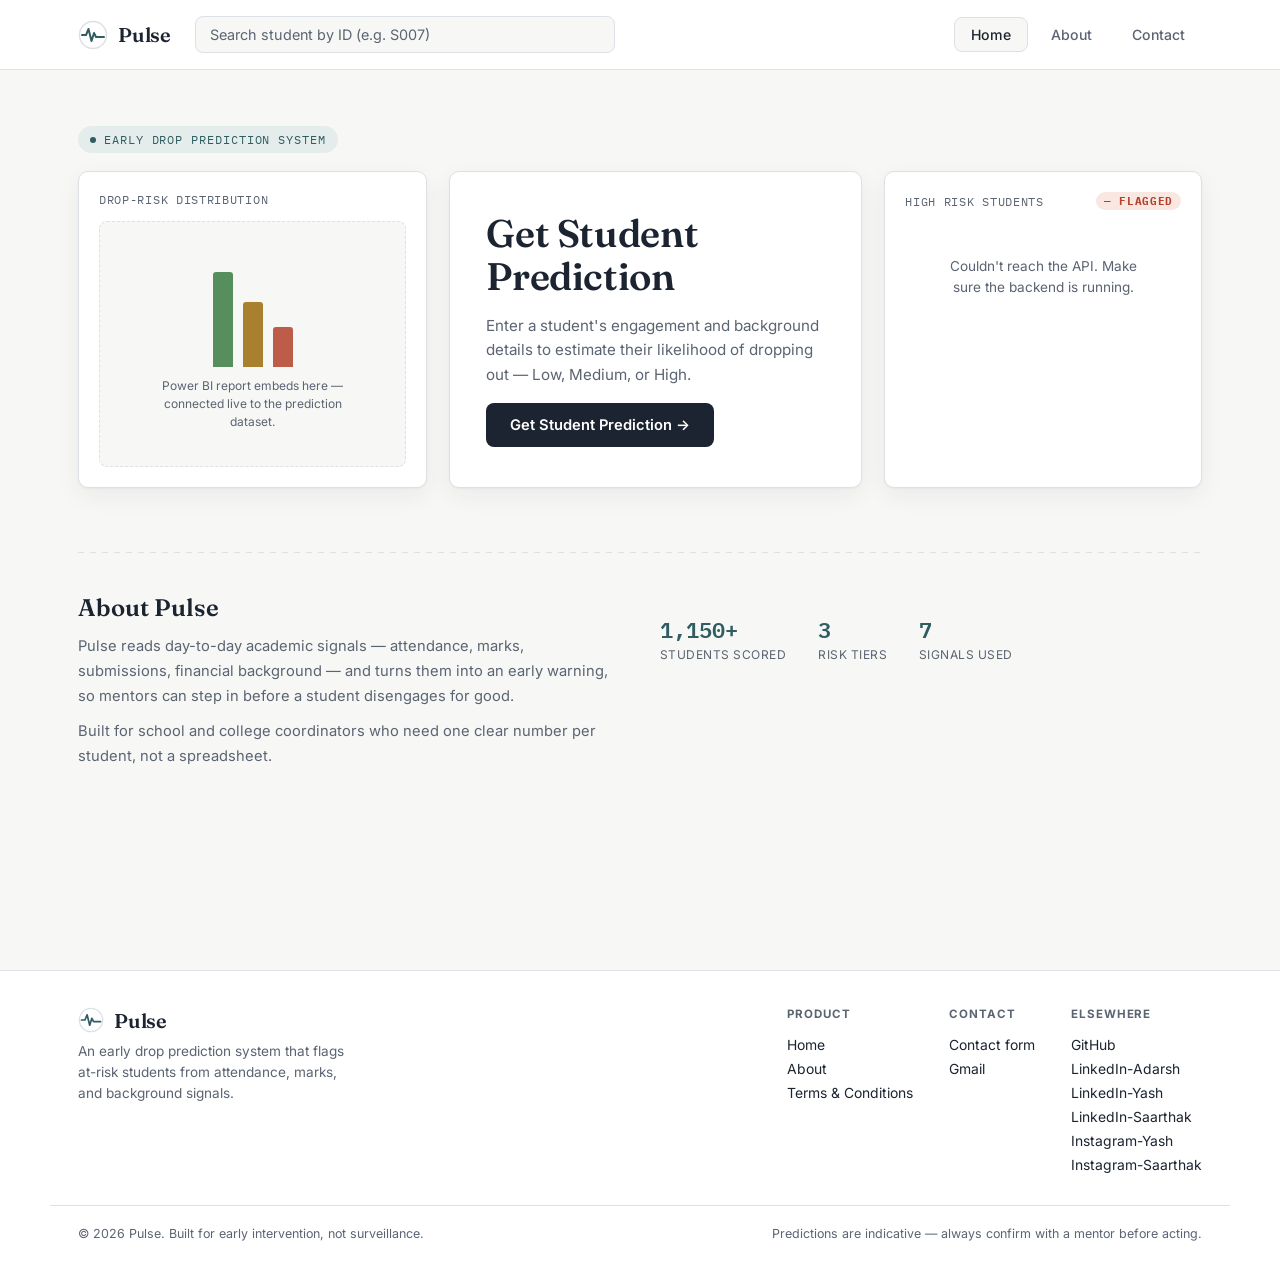
==== commit 09502528: "installed search" ====
--- a/forntend/index.html
+++ b/forntend/index.html
@@ -23,7 +23,10 @@
       Pulse
     </a>
     <div class="search">
-      <input type="text" placeholder="Search student, roll no." aria-label="Search students">
+      <form id="student-search-form" autocomplete="off">
+        <input id="student-search-input" type="text" placeholder="Search student by ID (e.g. S007)" aria-label="Search students by ID">
+      </form>
+      <div class="search-results" id="search-results"></div>
     </div>
     <nav class="primary" aria-label="Primary">
       <a href="#landing" class="current" data-nav="landing">Home</a>
@@ -315,11 +318,11 @@
             <div class="field-grid" style="grid-template-columns:1fr; gap:16px; margin-bottom:20px;">
               <div class="field">
                 <label for="contact-name">Your Name</label>
-                <input type="text" id="contact-name" placeholder="John Doe" required>
+                <input type="text" id="contact-name" placeholder="saarthak sajwan" required>
               </div>
               <div class="field">
                 <label for="contact-email">Email Address</label>
-                <input type="email" id="contact-email" placeholder="john@institution.edu" required>
+                <input type="email" id="contact-email" placeholder="sajwansarthak@gmail.com" required>
               </div>
               <div class="field">
                 <label for="contact-message">Message</label>
@@ -335,8 +338,8 @@
           <h3 style="font-family:var(--font-display); font-size:1.2rem; margin-top:0;">Direct Inquiries</h3>
           <p style="color:var(--ink-soft); font-size:0.9rem; line-height:1.6; margin-bottom:20px;">You can also reach our core team directly via email or check our code repositories online.</p>
           <div style="display:flex; flex-direction:column; gap:10px; font-size:0.9rem;">
-            <a href="mailto:hello@pulse-predict.app" style="color:var(--accent); text-decoration:none; font-weight:600;">hello@pulse-predict.app</a>
-            <a href="https://github.com" target="_blank" rel="noopener" style="color:var(--ink); text-decoration:none;">GitHub Repository</a>
+            <a href="sajwansarthak0@gmail.com" style="color:var(--accent); text-decoration:none; font-weight:600;">Gmail</a>
+            <a href="https://github.com/Yglitch/EarlyDrop-AI.git" target="_blank" rel="noopener" style="color:var(--ink); text-decoration:none;">Github</a>
           </div>
         </div>
       </div>
@@ -370,13 +373,16 @@
         <div class="footer-col">
           <h4>Contact</h4>
           <a href="#contact" data-nav="contact">Contact form</a>
-          <a href="mailto:hello@pulse-predict.app">Gmail</a>
+          <a href="sajwansarthak0@gmail.com">Gmail</a>
         </div>
         <div class="footer-col">
           <h4>Elsewhere</h4>
-          <a href="https://github.com" target="_blank" rel="noopener">GitHub</a>
-          <a href="https://linkedin.com" target="_blank" rel="noopener">LinkedIn</a>
-          <a href="https://instagram.com" target="_blank" rel="noopener">Instagram</a>
+          <a href="https://github.com/saarthak911" target="_blank" rel="noopener">GitHub</a>
+          <a href="https://www.linkedin.com/in/adarsh-gusain-668411328/" target="_blank" rel="noopener">LinkedIn-Adarsh</a>
+          <a href="https://www.linkedin.com/in/yash-rana-36606a340/" target="_blank" rel="noopener">LinkedIn-Yash</a>
+          <a href="https://www.linkedin.com/in/saarthak-sajwan-338ba13b4/" target="_blank" rel="noopener">LinkedIn-Saarthak</a>
+          <a href="https://www.instagram.com/yashhh_rana2003?utm_source=ig_web_button_share_sheet&igsi=ZDNlZDc0MzIxNw==" target="_blank" rel="noopener">Instagram-Yash</a>
+          <a href="https://www.instagram.com/_sarthak0_7?igsi=MWI2eGVpZHYxaW05ag==" target="_blank" rel="noopener">Instagram-Saarthak</a>
         </div>
       </div>
     </div>
--- a/forntend/style.css
+++ b/forntend/style.css
@@ -83,6 +83,41 @@
   .search input::placeholder{color:var(--ink-soft);}
   .search input:focus{border-color:var(--accent); background:var(--surface);}
 
+  .search-results{
+    display:none;
+    position:absolute; left:0; right:0; top:calc(100% + 8px);
+    background:var(--surface);
+    border:1px solid var(--line);
+    border-radius:10px;
+    box-shadow:var(--shadow);
+    padding:16px;
+    z-index:30;
+  }
+  .search-results.open{display:block;}
+  .search-results .sr-title{
+    display:flex; align-items:center; justify-content:space-between; gap:10px;
+    margin-bottom:10px;
+  }
+  .search-results .sr-title h4{
+    font-family:var(--font-display); font-size:1rem; font-weight:600; margin:0;
+  }
+  .search-results .sr-close{
+    appearance:none; border:none; background:none; cursor:pointer;
+    color:var(--ink-soft); font-size:1rem; line-height:1; padding:2px 4px;
+  }
+  .search-results .sr-close:hover{color:var(--ink);}
+  .search-results .sr-row{
+    display:flex; justify-content:space-between; gap:12px;
+    font-size:0.85rem; padding:5px 0;
+    border-bottom:1px solid var(--line);
+  }
+  .search-results .sr-row:last-of-type{border-bottom:none;}
+  .search-results .sr-row .k{color:var(--ink-soft);}
+  .search-results .sr-row .v{font-weight:600; color:var(--ink); font-family:var(--font-mono);}
+  .search-results .sr-empty{
+    color:var(--ink-soft); font-size:0.85rem; text-align:center; padding:6px 0;
+  }
+
   nav.primary{
     display:flex; gap:6px;
     margin-left:auto;
@@ -276,6 +311,8 @@
     font-size:0.7rem; font-weight:700; font-family:var(--font-body);
   }
   .risk-pill.high{background:var(--risk-high-bg); color:var(--risk-high);}
+  .risk-pill.medium{background:var(--risk-medium-bg); color:var(--risk-medium);}
+  .risk-pill.low{background:var(--risk-low-bg); color:var(--risk-low);}
 
   .section-divider{
     height:1px; background:
